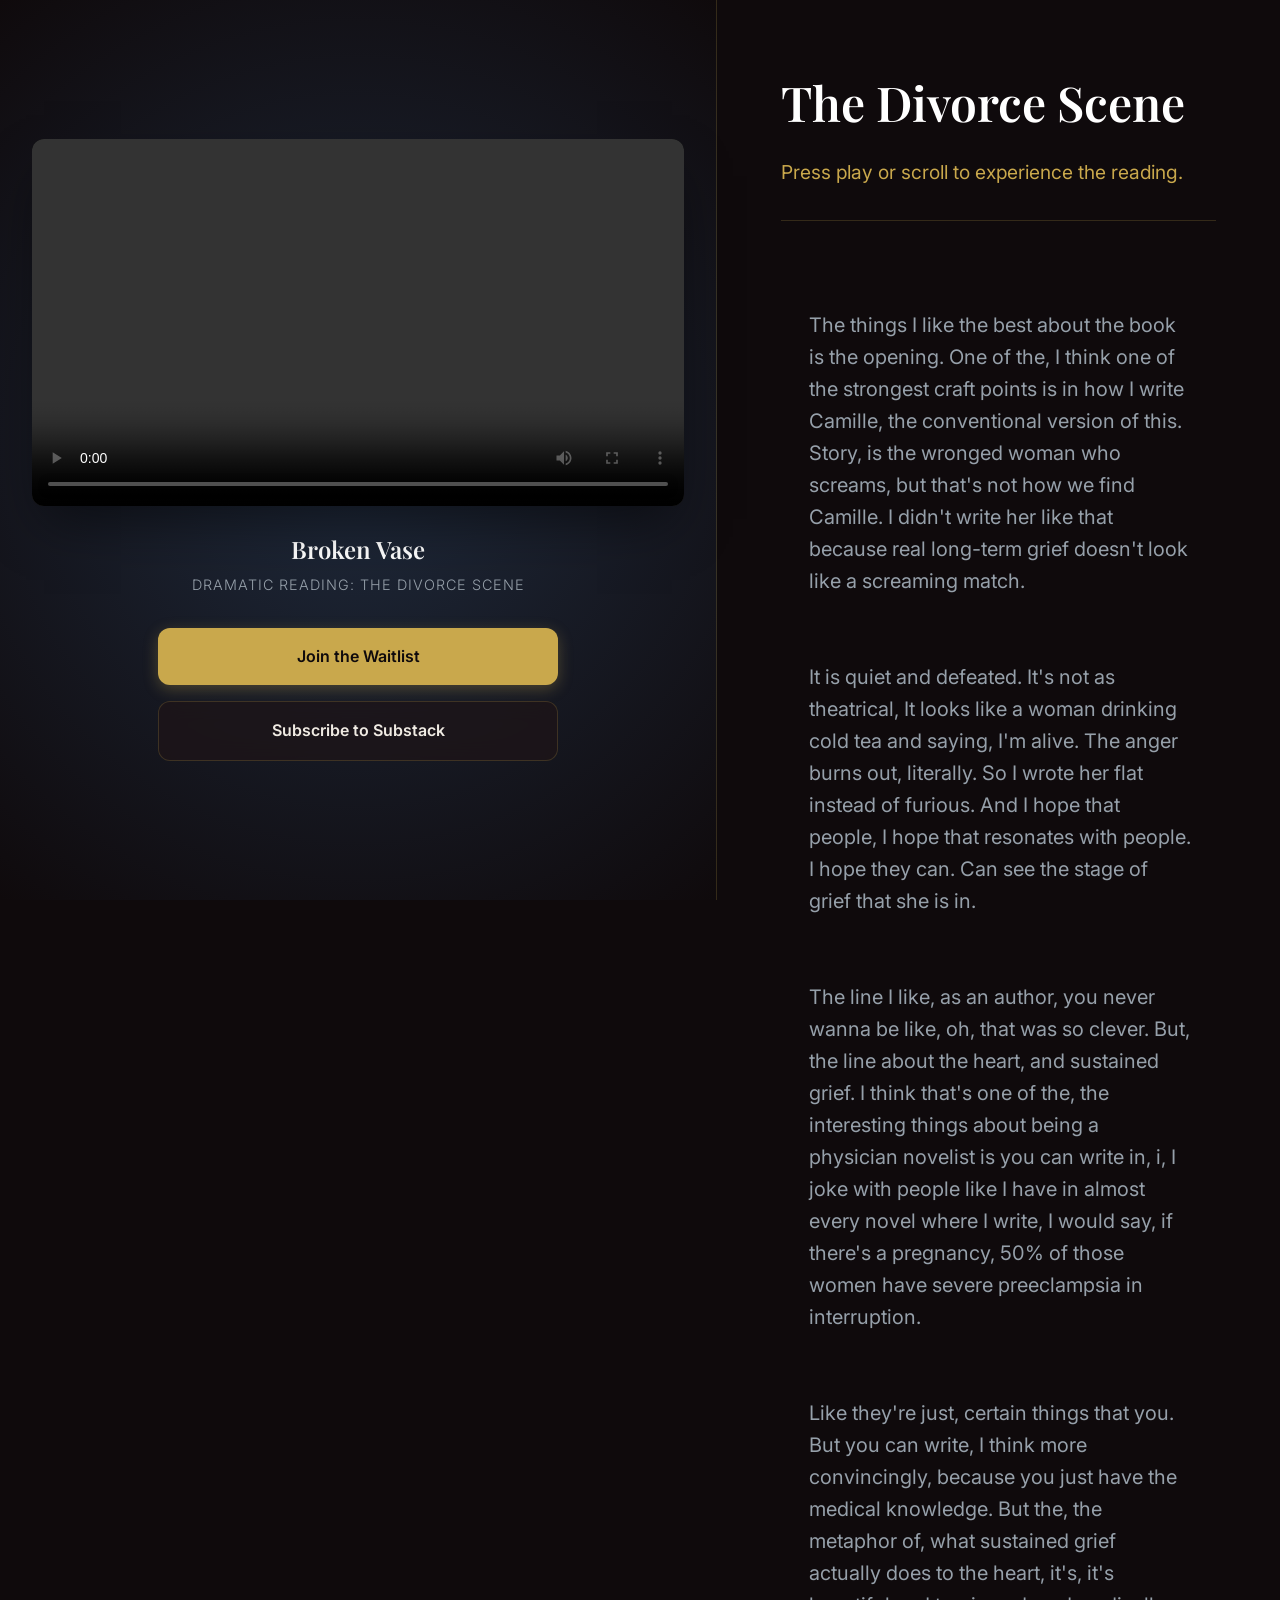
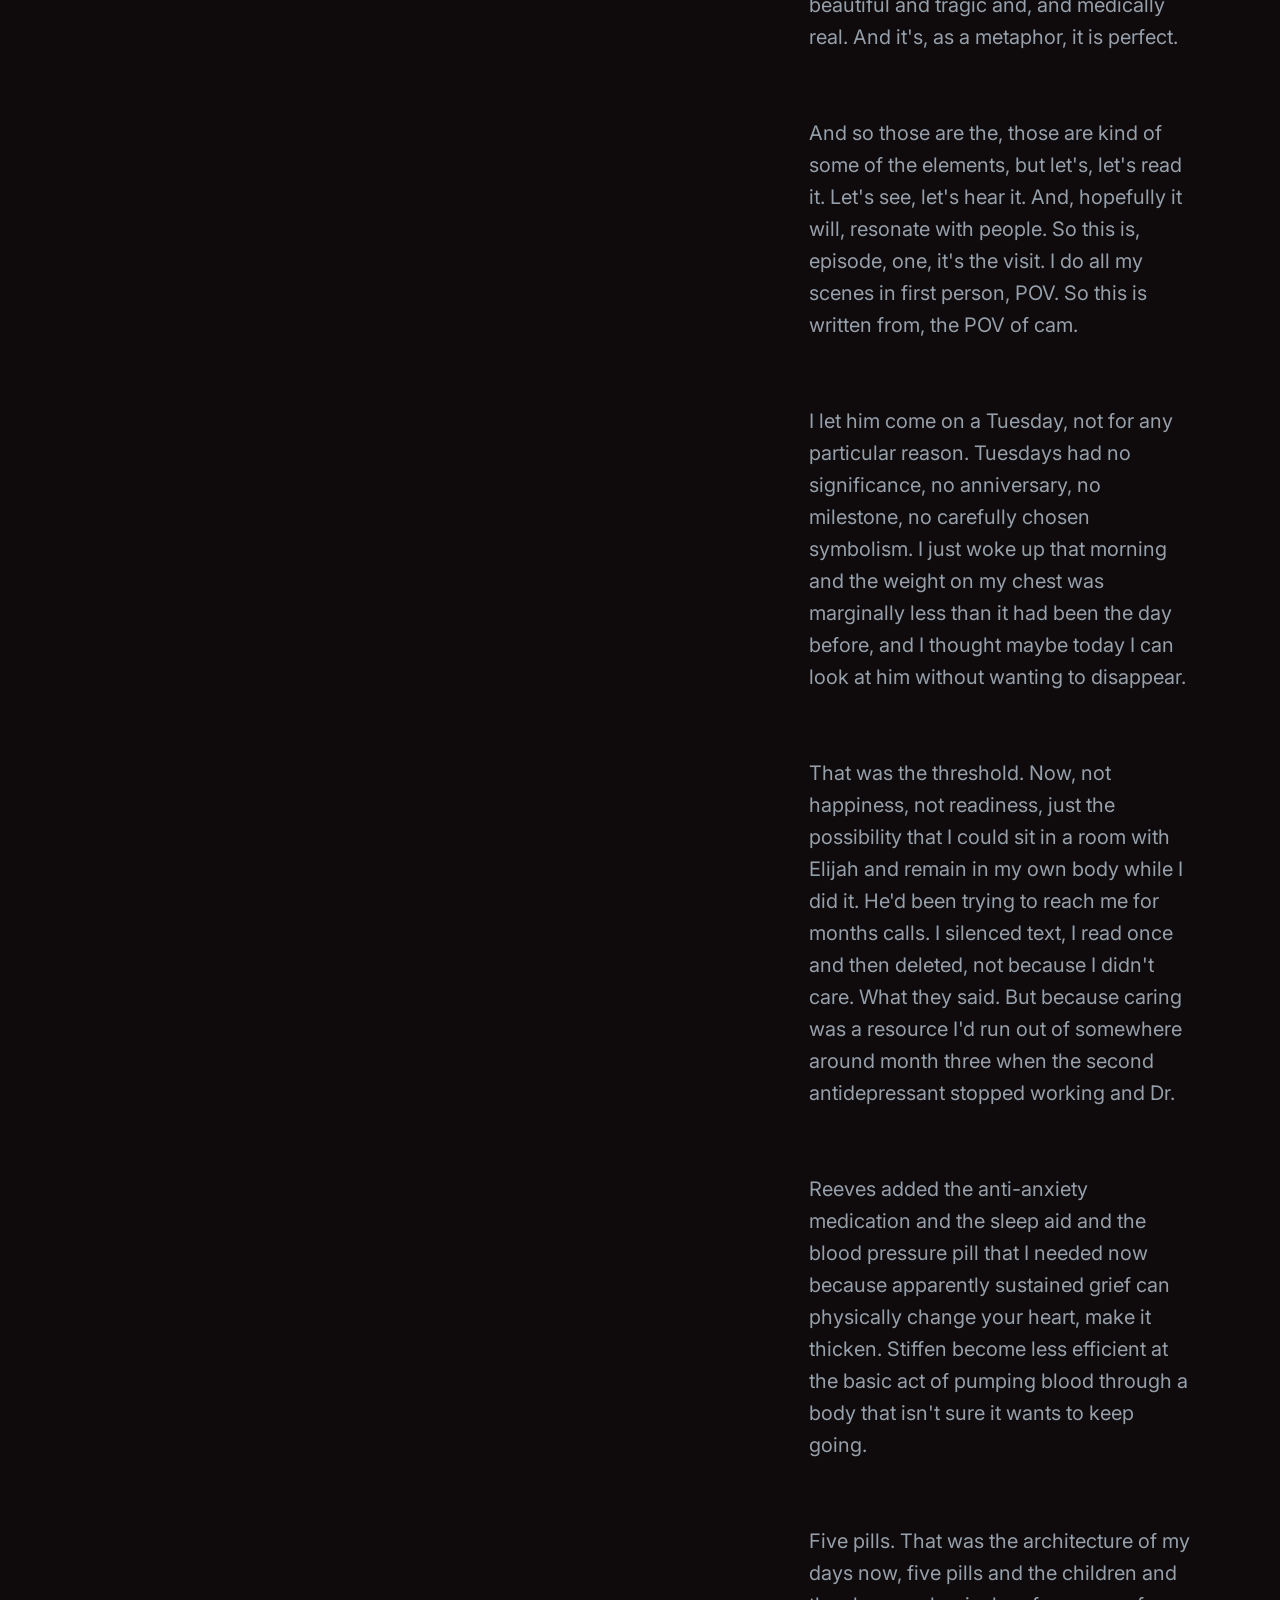
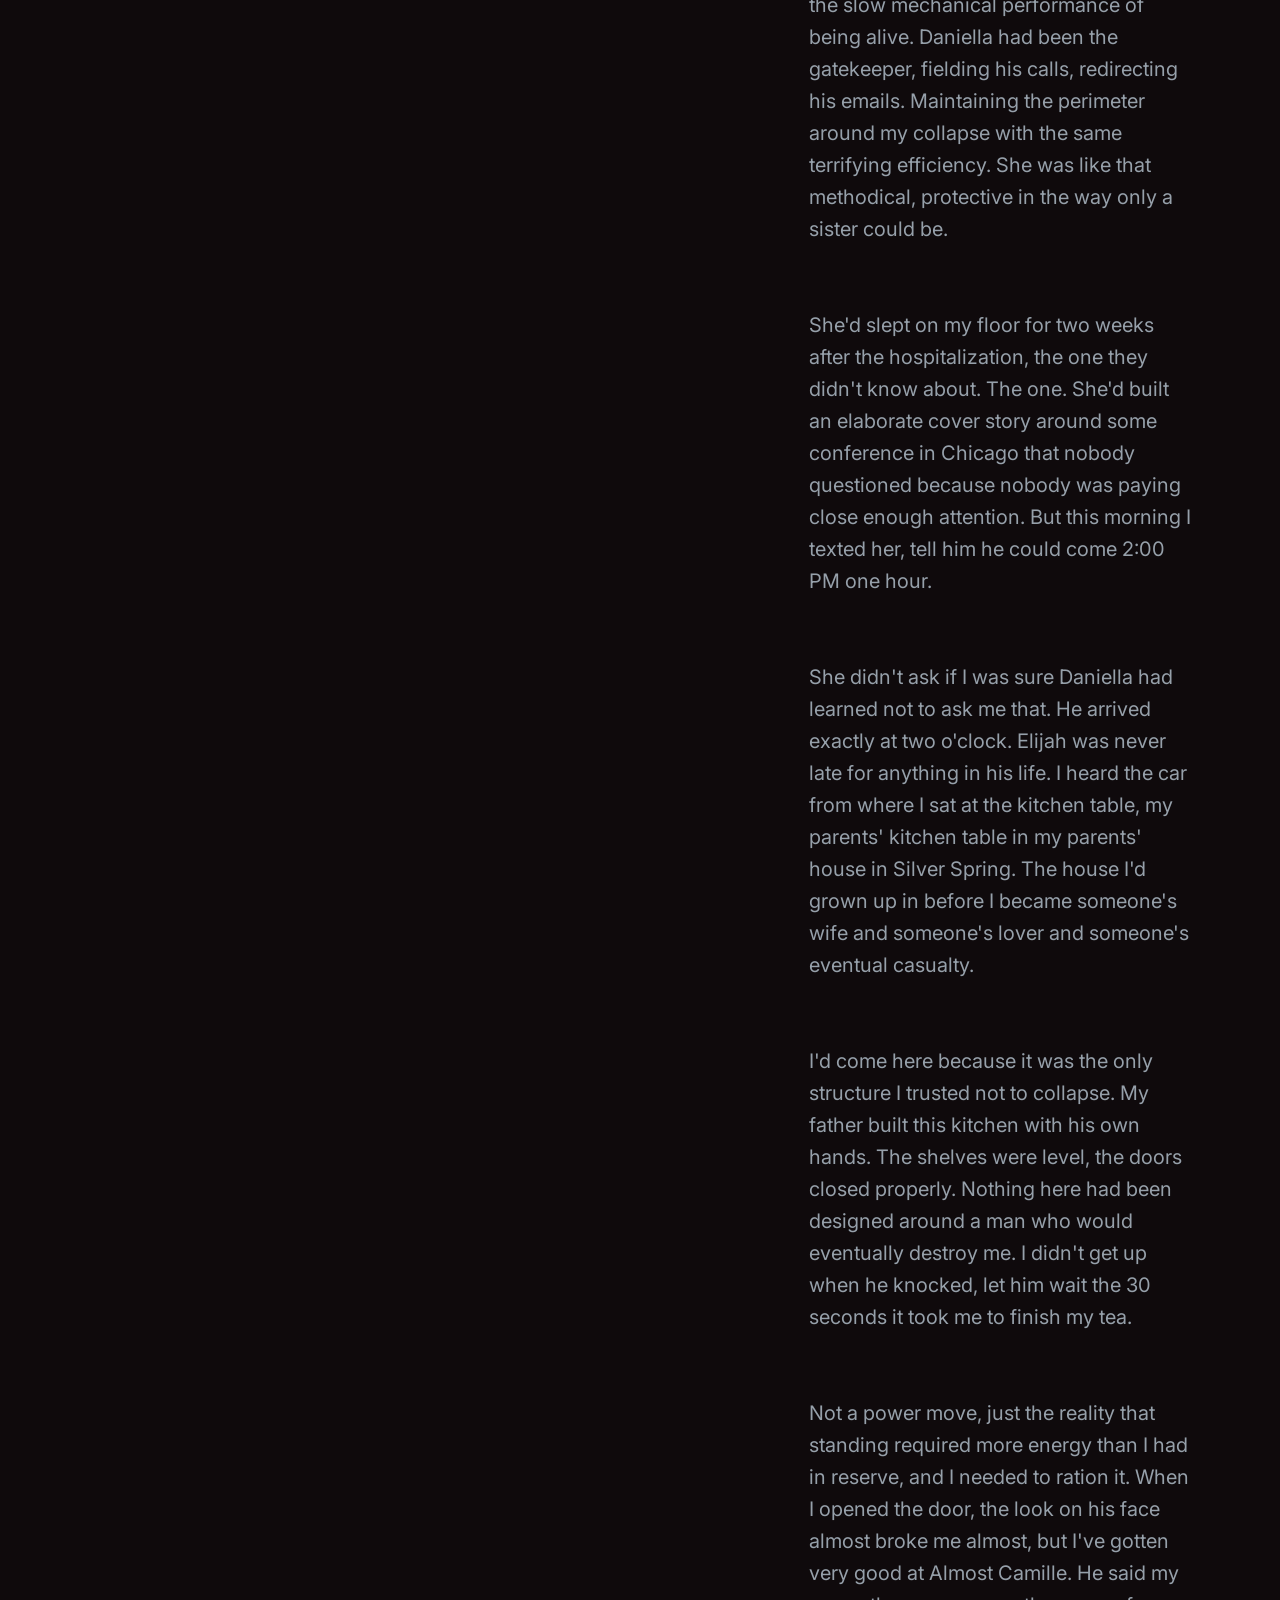
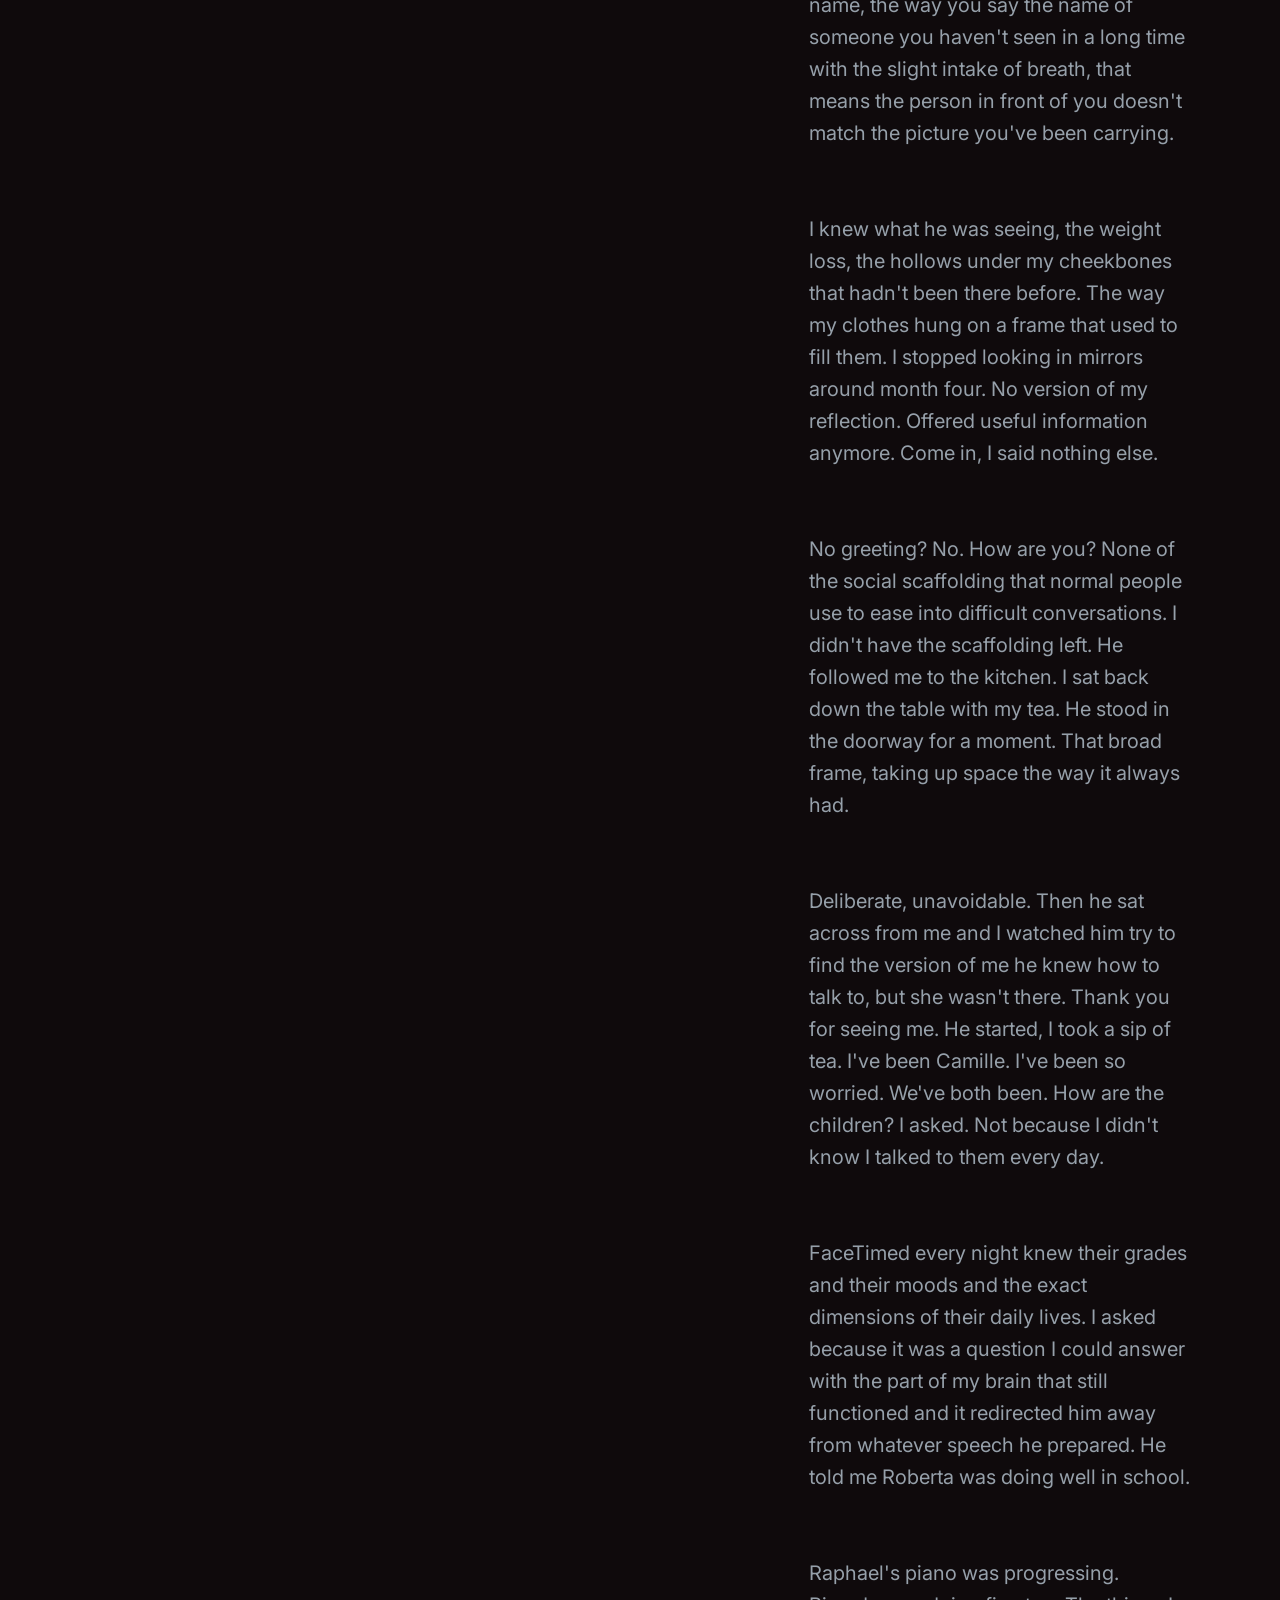
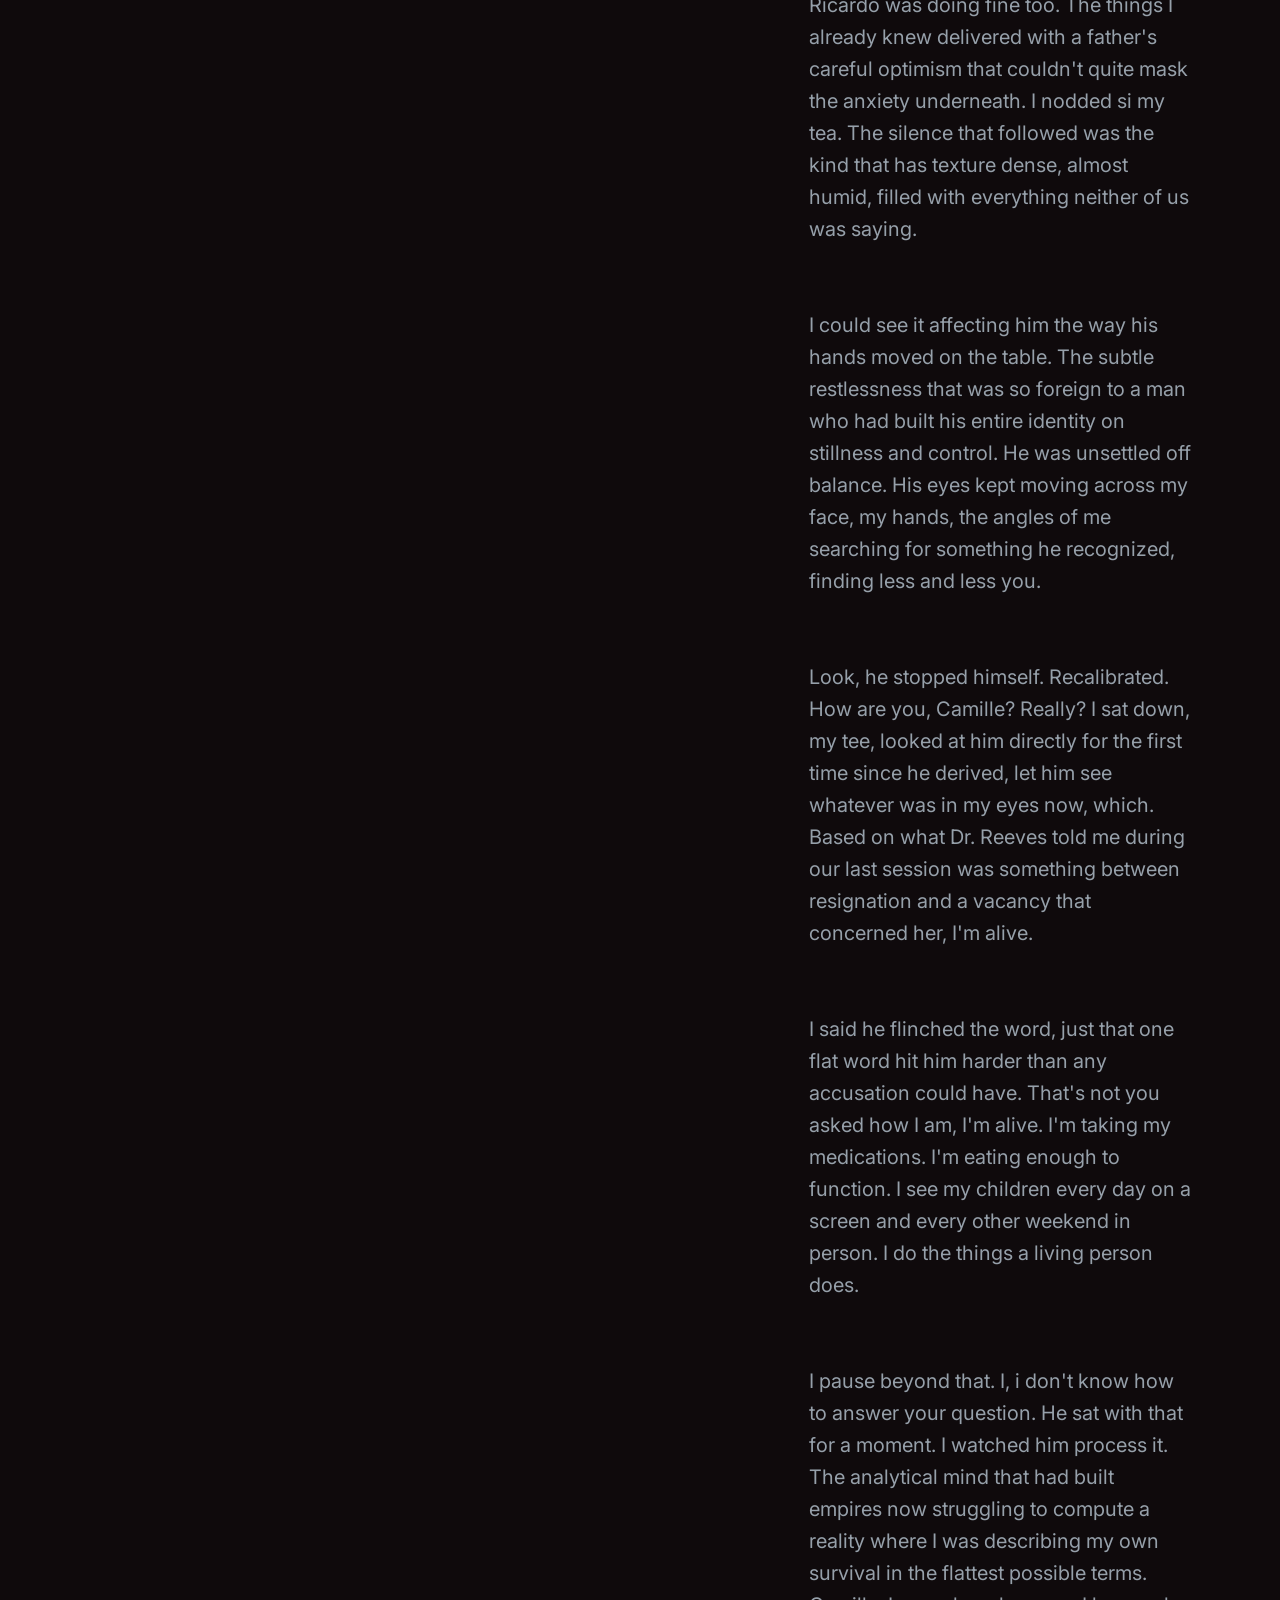
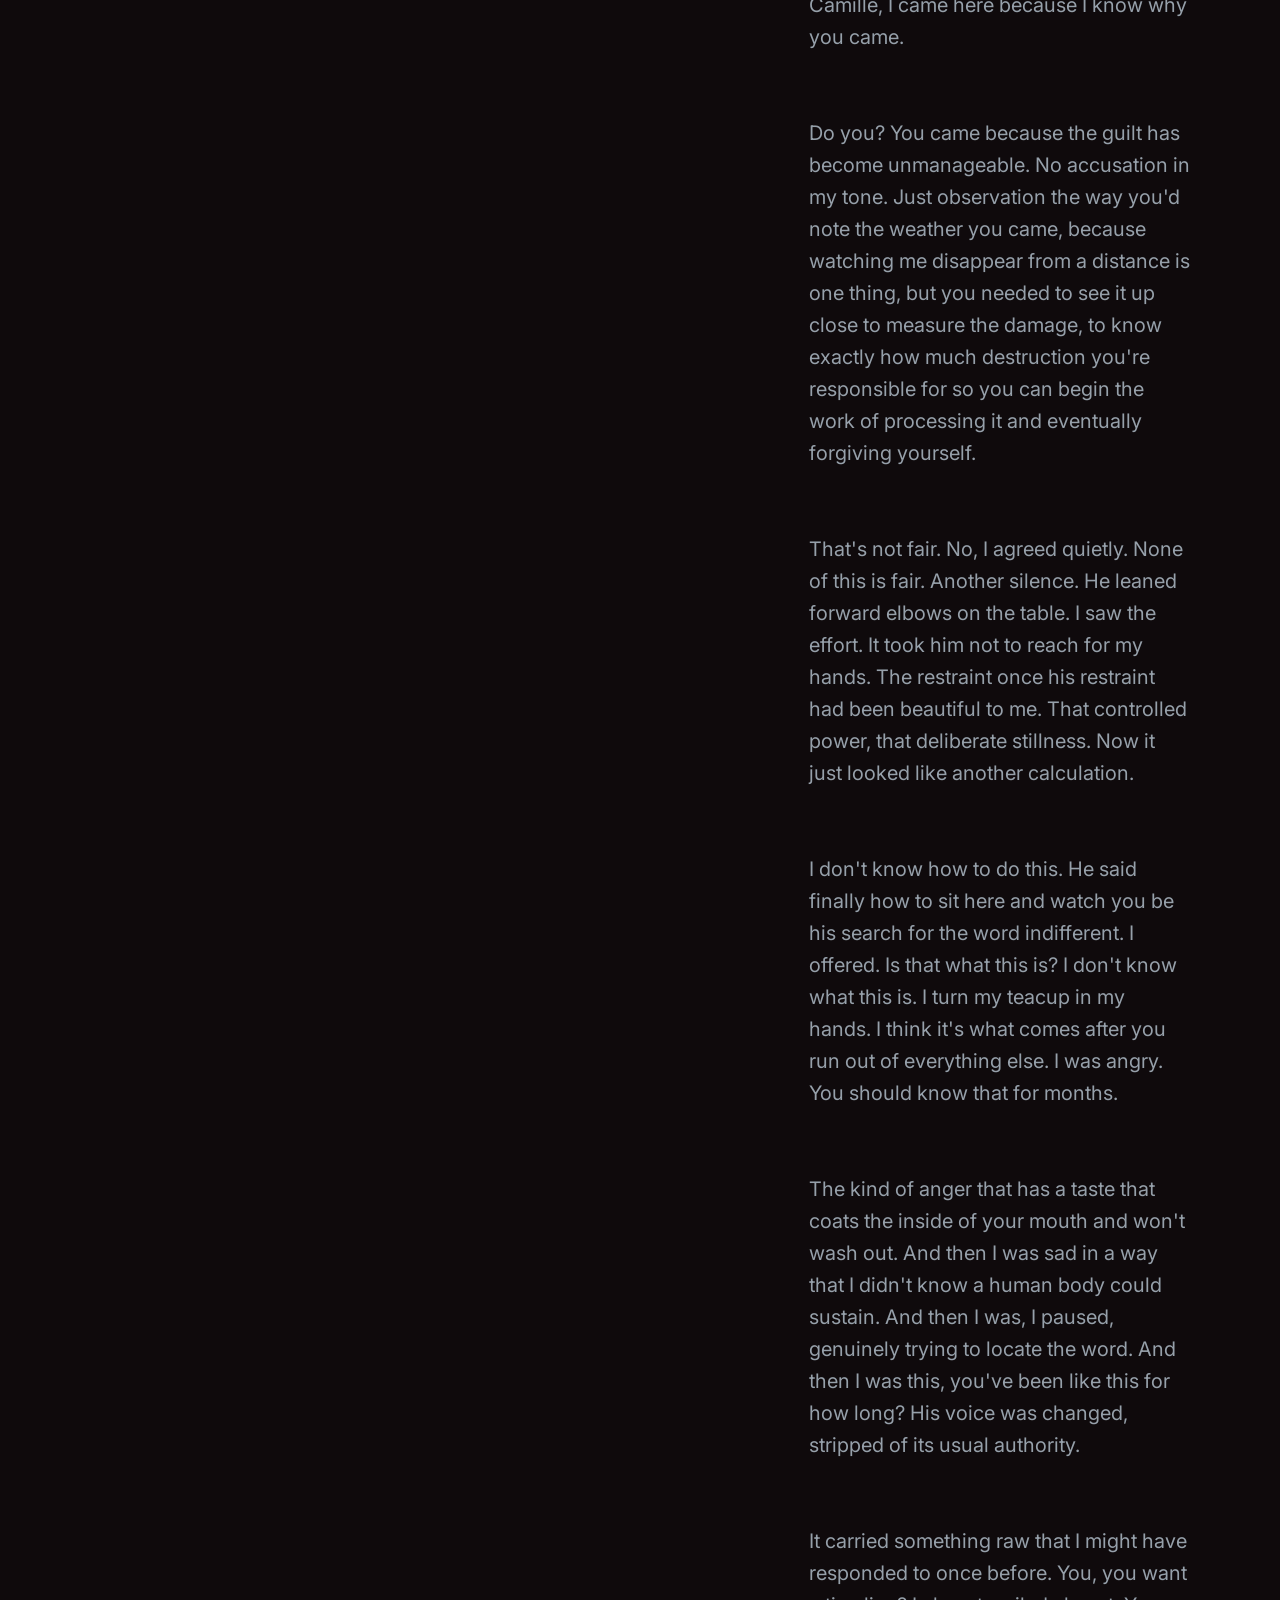
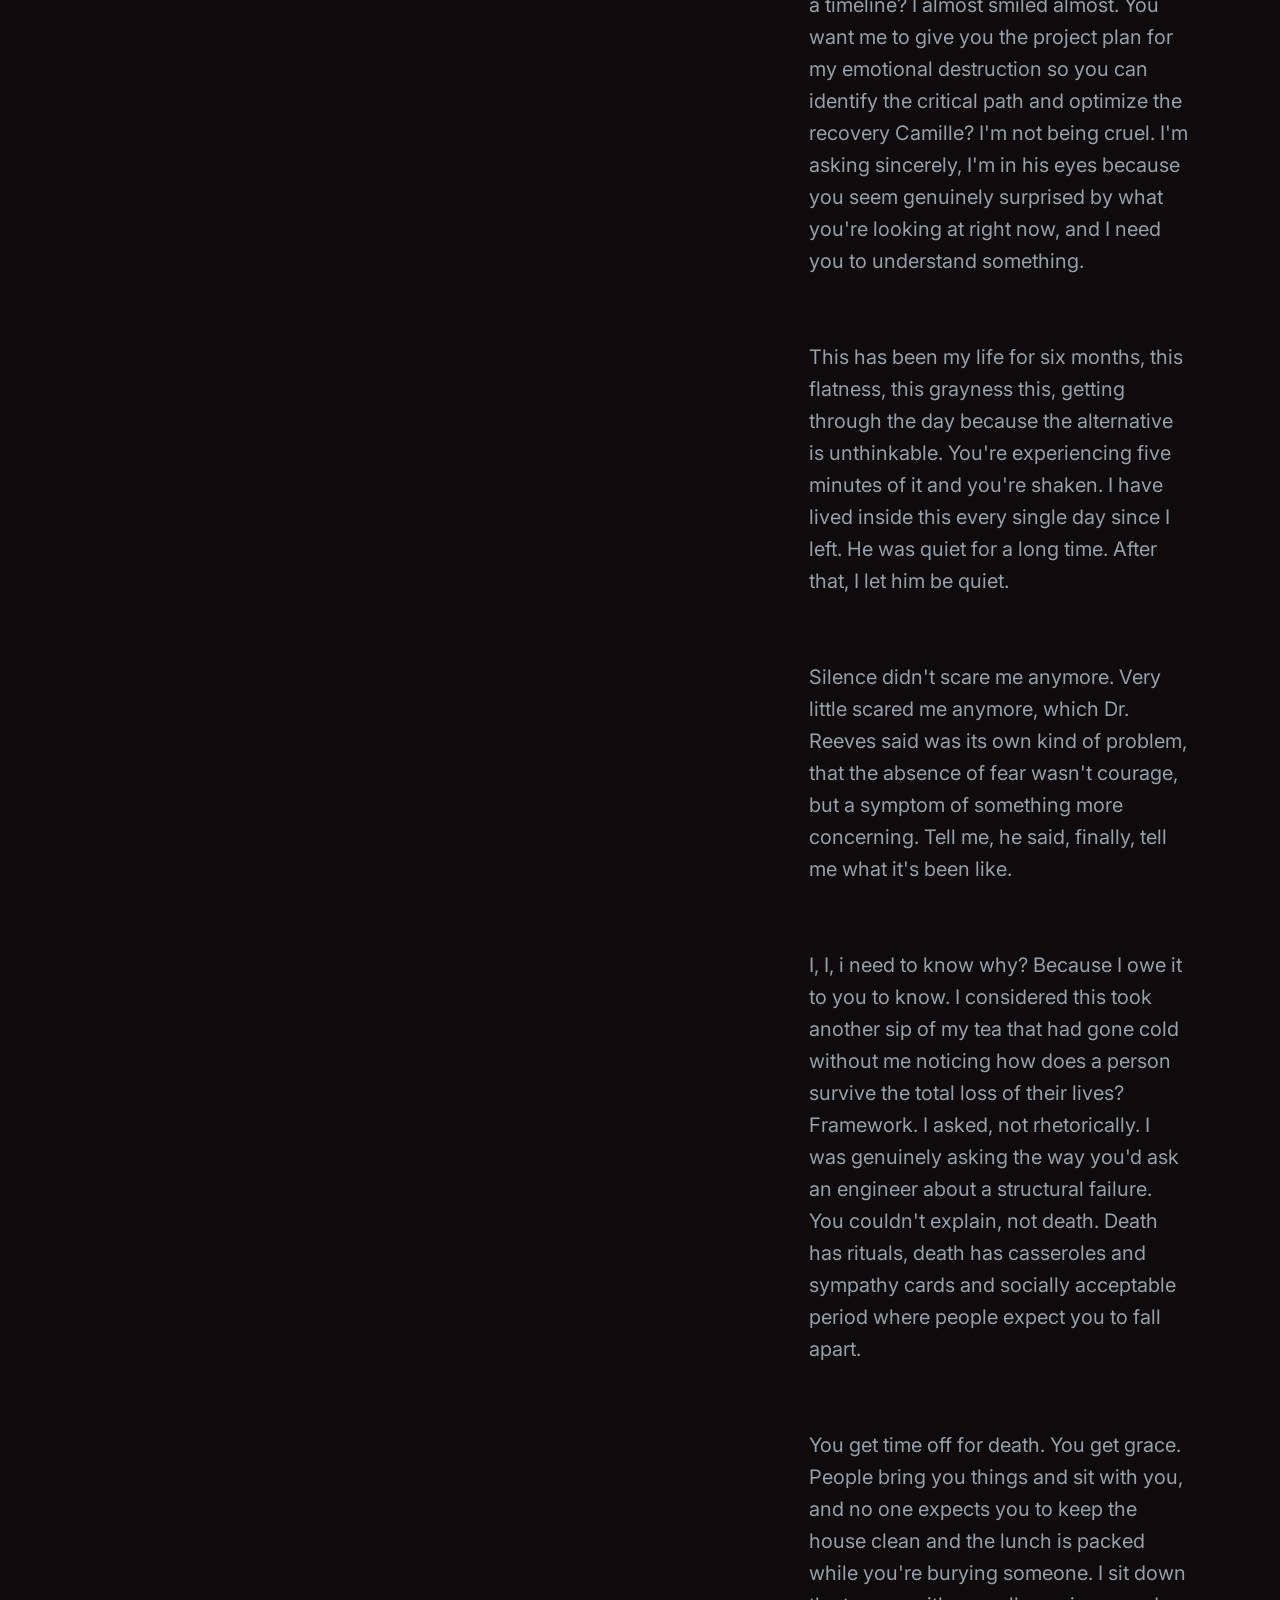
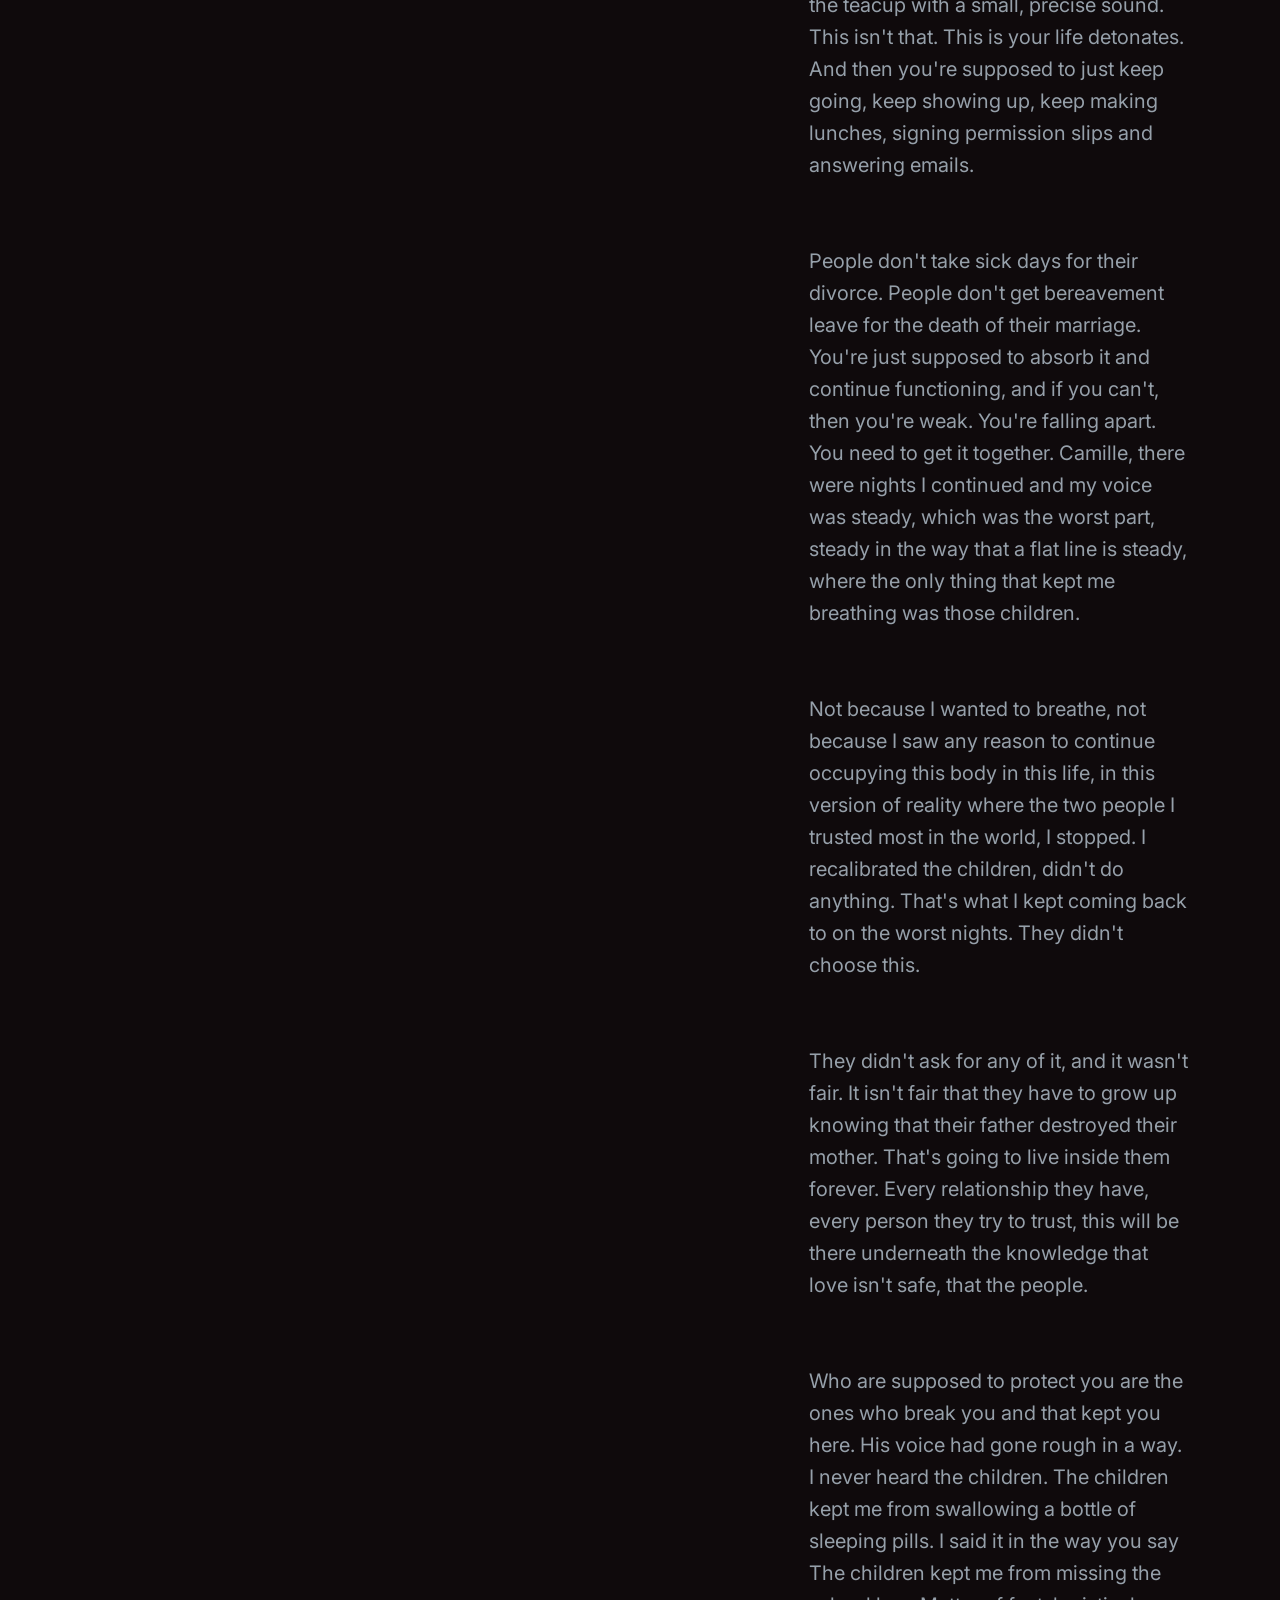
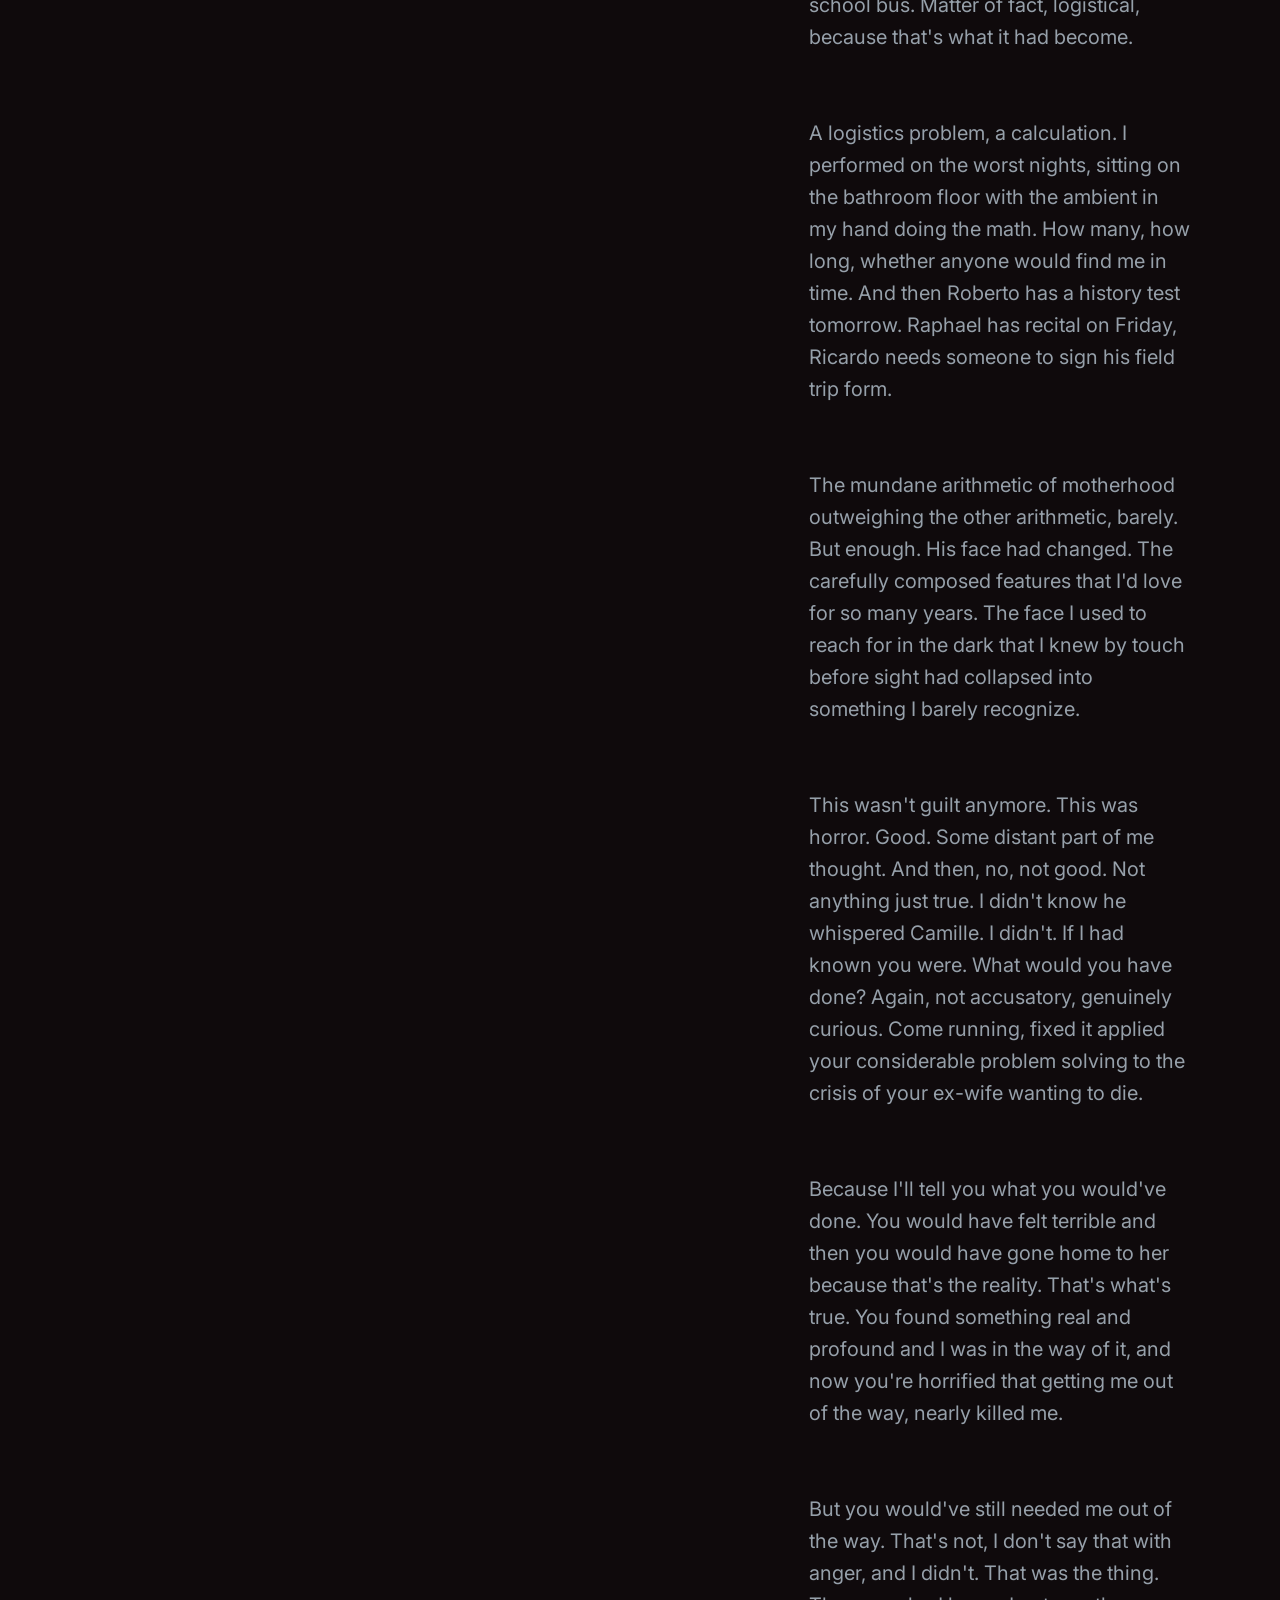
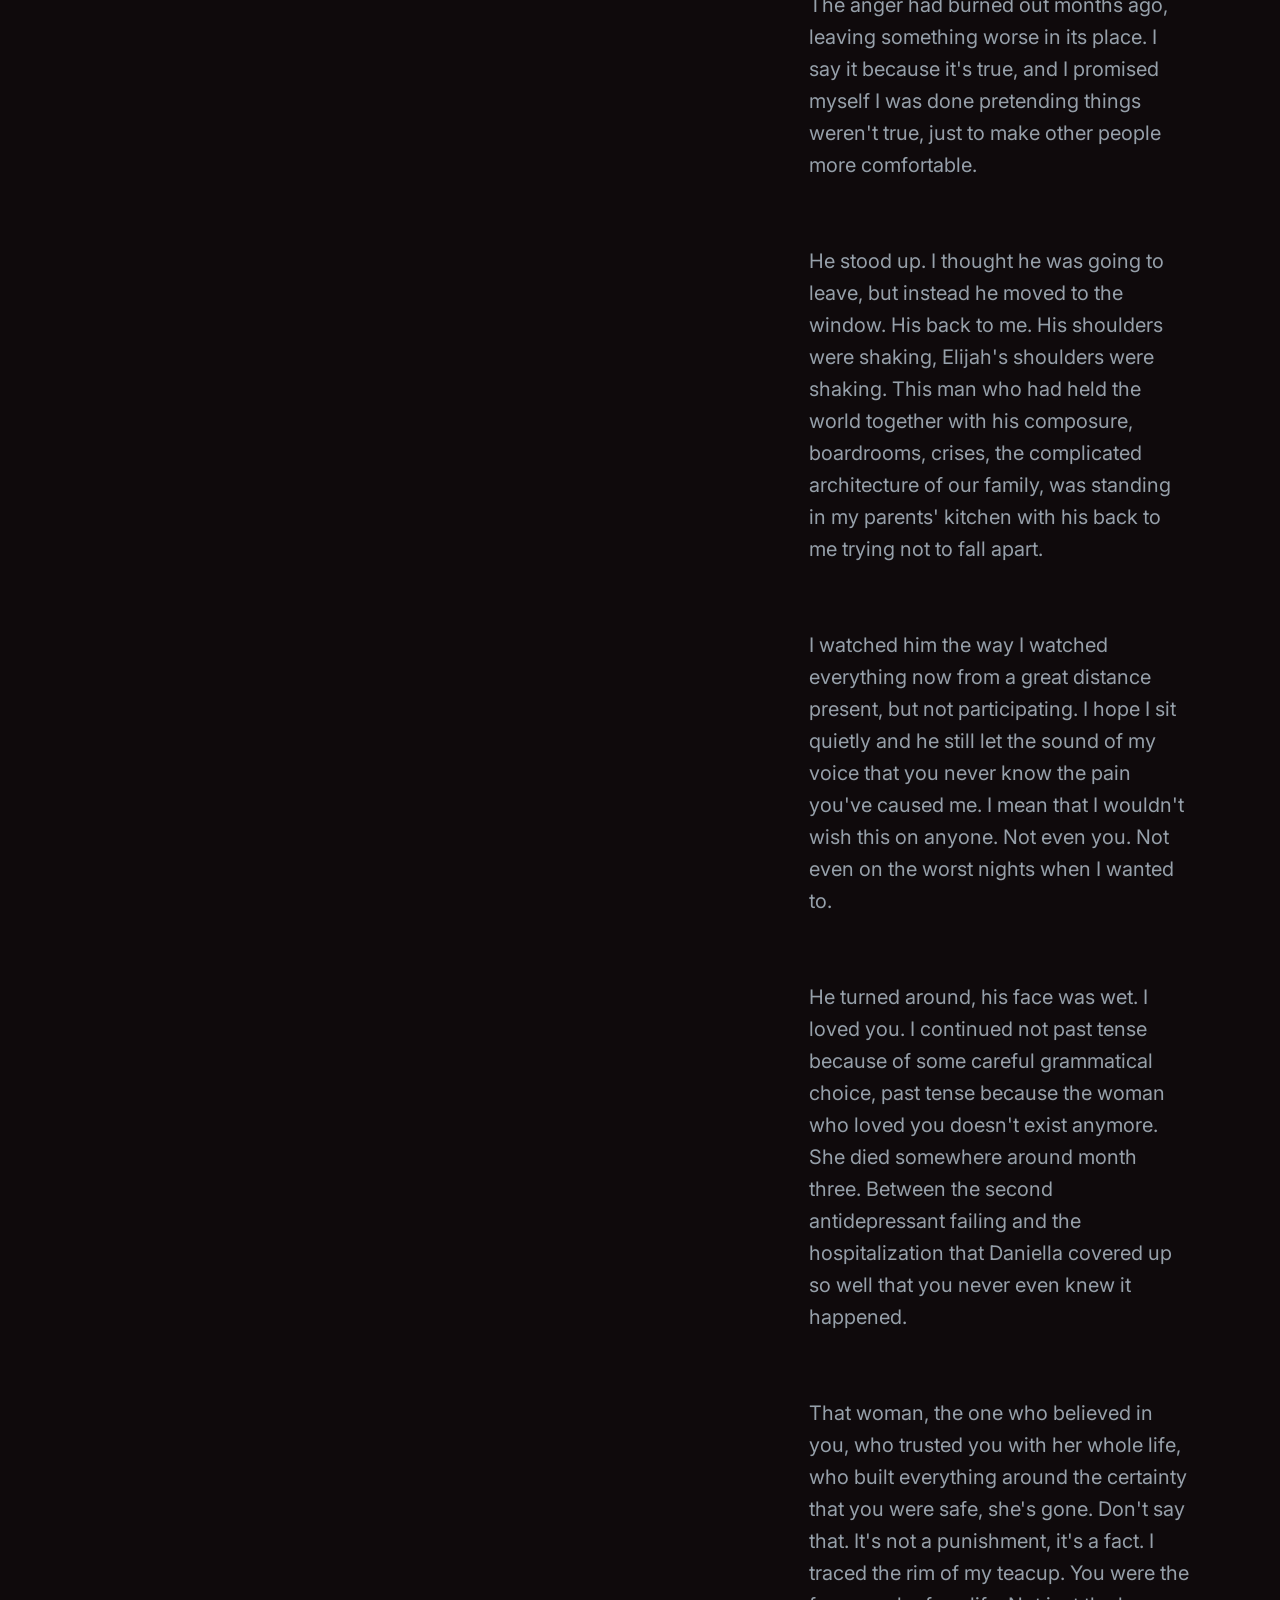
==== reading/index.html @ 5e692856 "Add immersive reading prototype for BV dramatic reading" ====
<!DOCTYPE html>
<html lang="en">
<head>
    <meta charset="UTF-8">
    <meta name="viewport" content="width=device-width, initial-scale=1.0">
    <title>Immersive Reading | Powerhouse Novelas</title>
    <link rel="preconnect" href="https://fonts.googleapis.com">
    <link rel="preconnect" href="https://fonts.gstatic.com" crossorigin>
    <link href="https://fonts.googleapis.com/css2?family=Inter:wght@300;400;600&family=Playfair+Display:ital,wght@0,400;0,600;1,400&display=swap" rel="stylesheet">
    <link rel="stylesheet" href="style.css">
</head>
<body>
    <div class="scrolly-container">
        <!-- Video Section (Fixed) -->
        <div class="video-panel">
            <div class="video-wrapper">
                <!-- Placeholder for the video exported from Descript -->
                <video id="readingVideo" playsinline controls>
                    <source src="The%20Reading%20%E2%80%94%20Scrollytelling.mp4" type="video/mp4">
                    Your browser does not support the video tag.
                </video>
            </div>
            
            <div class="video-details">
                <h2 class="book-title">Broken Vase</h2>
                <div class="scene-title">DRAMATIC READING: THE DIVORCE SCENE</div>
            </div>
            
            <div class="cta-container">
                <a href="#" class="btn-primary">Join the Waitlist</a>
                <a href="#" class="btn-secondary">Subscribe to Substack</a>
            </div>
        </div>

        <!-- Transcript Section (Scrollable) -->
        <div class="transcript-panel">
            <div class="transcript-content" id="transcriptContainer">
                <div class="transcript-intro">
                    <h1>The Divorce Scene</h1>
                    <p class="subtitle">Press play or scroll to experience the reading.</p>
                </div>
                
                <!-- These lines will be generated dynamically from Descript JSON/VTT, 
                     but here is the structural placeholder -->
                <div class="transcript-line" data-start="0" data-end="5">
                    <p>[This text will sync with your video...] Waiting for Descript transcript.</p>
                </div>
                <div class="transcript-line" data-start="5" data-end="10">
                    <p>Once you export the timeline, the code will automatically highlight this text as you speak.</p>
                </div>
                <div class="transcript-line" data-start="10" data-end="15">
                    <p>And if the reader clicks this paragraph, the video will jump directly to this moment.</p>
                </div>
                
            </div>
        </div>
    </div>
    <script src="app.js"></script>
</body>
</html>
---- reading/style.css ----
:root {
    --bg-color: #0f0a0c; /* Dark onyx from Architects Notes */
    --text-primary: #f0ebe3; /* Cream */
    --text-secondary: #96a0aa; /* Steel */
    --accent: #c9a84c; /* Gold accent */
    --accent-hover: #e0bc55;
    --rose: #8b3a4a; /* Rose accent */
    --glass-bg: rgba(30, 20, 24, 0.7);
    --glass-border: rgba(201, 168, 76, 0.2); /* Subtle gold border */
}

* {
    margin: 0;
    padding: 0;
    box-sizing: border-box;
}

body {
    background-color: var(--bg-color);
    color: var(--text-primary);
    font-family: 'Inter', sans-serif;
    line-height: 1.6;
    overflow-x: hidden;
}

h1, h2, h3 {
    font-family: 'Playfair Display', serif;
    font-weight: 600;
}

.scrolly-container {
    display: flex;
    min-height: 100vh;
    width: 100%;
}

/* Video Panel (Sticky on Desktop) */
.video-panel {
    flex: 6; /* Takes up 60% of the screen */
    position: sticky;
    top: 0;
    height: 100vh;
    display: flex;
    flex-direction: column;
    justify-content: center;
    align-items: center;
    padding: 2rem;
    background: radial-gradient(circle at center, #1e293b 0%, var(--bg-color) 100%);
    border-right: 1px solid var(--glass-border);
}

.video-wrapper {
    position: relative;
    width: 100%;
    max-width: 800px; /* Wide desktop video width */
    aspect-ratio: 16 / 9; /* Landscape aspect ratio */
    border-radius: 12px;
    overflow: hidden;
    box-shadow: 0 25px 50px -12px rgba(0, 0, 0, 0.5);
    background-color: #000;
}

video {
    width: 100%;
    height: 100%;
    object-fit: contain; /* Ensures the video is never cut off */
}

.video-details {
    width: 100%;
    max-width: 800px;
    margin-top: 1.5rem;
    text-align: center;
}

.book-title {
    font-size: 1.5rem;
    color: #fff;
    margin-bottom: 0.25rem;
}

.scene-title {
    font-size: 0.9rem;
    color: var(--text-secondary);
    font-weight: 300;
    text-transform: uppercase;
    letter-spacing: 1px;
}

.cta-container {
    margin-top: 2rem;
    display: flex;
    flex-direction: column;
    gap: 1rem;
    width: 100%;
    max-width: 400px;
}

.btn-primary, .btn-secondary {
    text-align: center;
    padding: 1rem;
    border-radius: 12px;
    text-decoration: none;
    font-weight: 600;
    transition: all 0.3s ease;
    backdrop-filter: blur(10px);
}

.btn-primary {
    background: var(--accent);
    color: var(--bg-color);
    box-shadow: 0 4px 15px rgba(201, 168, 76, 0.3);
}

.btn-primary:hover {
    background: var(--accent-hover);
    transform: translateY(-2px);
    box-shadow: 0 6px 20px rgba(201, 168, 76, 0.4);
}

.btn-secondary {
    background: var(--glass-bg);
    color: var(--text-primary);
    border: 1px solid var(--glass-border);
}

.btn-secondary:hover {
    background: rgba(40, 50, 70, 0.8);
}

/* Transcript Panel (Scrollable) */
.transcript-panel {
    flex: 4; /* Takes up 40% of the screen */
    padding: 4rem;
    overflow-y: auto;
}

.transcript-intro {
    margin-bottom: 4rem;
    padding-bottom: 2rem;
    border-bottom: 1px solid var(--glass-border);
}

.transcript-intro h1 {
    font-size: 3rem;
    margin-bottom: 1rem;
    color: #fff;
}

.transcript-intro .subtitle {
    font-size: 1.2rem;
    color: var(--accent);
}

.transcript-line {
    padding: 1.5rem;
    margin-bottom: 1rem;
    border-radius: 12px;
    font-size: 1.25rem;
    color: var(--text-secondary);
    transition: all 0.4s ease;
    cursor: pointer;
    border-left: 4px solid transparent;
}

.transcript-line:hover {
    background: rgba(255,255,255,0.02);
}

/* The active highlighting style when video reaches this timestamp */
.transcript-line.active {
    color: #fff;
    background: var(--glass-bg);
    border-left: 4px solid var(--accent);
    transform: scale(1.02);
    box-shadow: 0 10px 30px -10px rgba(0,0,0,0.5);
}

/* Mobile Responsiveness */
@media (max-width: 900px) {
    .scrolly-container {
        flex-direction: column;
    }
    
    .video-panel {
        height: auto;
        position: relative;
        padding: 1.5rem;
    }
    
    .video-wrapper {
        position: sticky;
        top: 1rem;
        z-index: 10;
    }

    .transcript-panel {
        padding: 2rem 1.5rem;
    }
    
    .transcript-intro h1 {
        font-size: 2rem;
    }
}
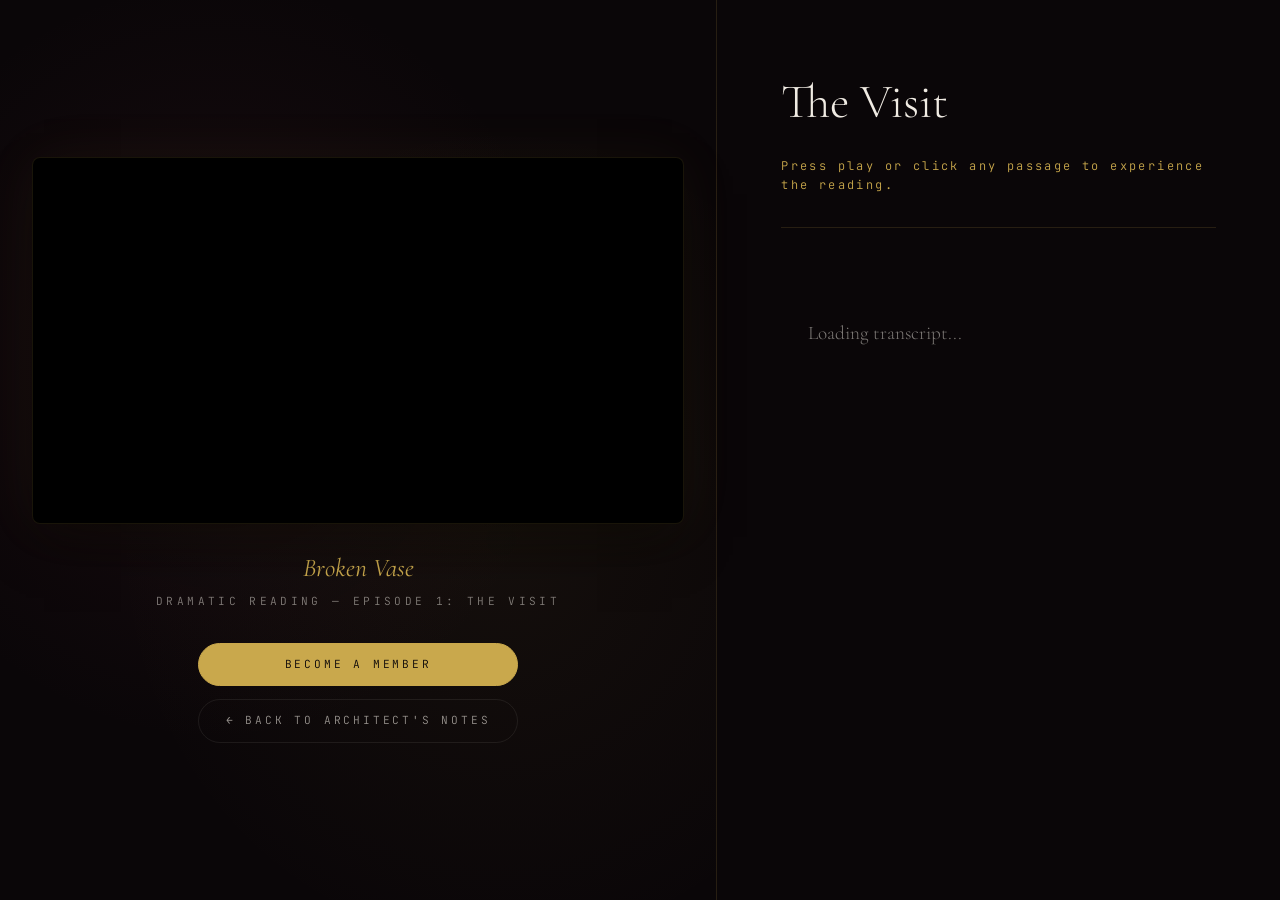
==== commit 09599822: "Add immersive scrollytelling reading as members experience at /reading/" ====
--- a/reading/index.html
+++ b/reading/index.html
@@ -3,10 +3,11 @@
 <head>
     <meta charset="UTF-8">
     <meta name="viewport" content="width=device-width, initial-scale=1.0">
-    <title>Immersive Reading | Powerhouse Novelas</title>
+    <title>Immersive Reading — Architect's Notes</title>
+    <meta name="description" content="The immersive scrollytelling experience. Synchronized text and video — read along as Dr. Yamicia Connor reads Broken Vase, Episode 1.">
     <link rel="preconnect" href="https://fonts.googleapis.com">
     <link rel="preconnect" href="https://fonts.gstatic.com" crossorigin>
-    <link href="https://fonts.googleapis.com/css2?family=Inter:wght@300;400;600&family=Playfair+Display:ital,wght@0,400;0,600;1,400&display=swap" rel="stylesheet">
+    <link href="https://fonts.googleapis.com/css2?family=Cormorant+Garamond:ital,wght@0,300;0,400;0,500;0,600;1,300;1,400;1,500&family=Inter:wght@300;400;600&family=JetBrains+Mono:wght@300;400&display=swap" rel="stylesheet">
     <link rel="stylesheet" href="style.css">
 </head>
 <body>
@@ -14,21 +15,17 @@
         <!-- Video Section (Fixed) -->
         <div class="video-panel">
             <div class="video-wrapper">
-                <!-- Placeholder for the video exported from Descript -->
-                <video id="readingVideo" playsinline controls>
-                    <source src="The%20Reading%20%E2%80%94%20Scrollytelling.mp4" type="video/mp4">
-                    Your browser does not support the video tag.
-                </video>
+                <div id="readingVideo"></div>
             </div>
-            
+
             <div class="video-details">
                 <h2 class="book-title">Broken Vase</h2>
-                <div class="scene-title">DRAMATIC READING: THE DIVORCE SCENE</div>
+                <div class="scene-title">Dramatic Reading — Episode 1: The Visit</div>
             </div>
-            
+
             <div class="cta-container">
-                <a href="#" class="btn-primary">Join the Waitlist</a>
-                <a href="#" class="btn-secondary">Subscribe to Substack</a>
+                <a href="https://yamiciadconnor.substack.com/subscribe" class="btn-primary">Become a Member</a>
+                <a href="/" class="btn-secondary">&larr; Back to Architect's Notes</a>
             </div>
         </div>
 
@@ -36,25 +33,19 @@
         <div class="transcript-panel">
             <div class="transcript-content" id="transcriptContainer">
                 <div class="transcript-intro">
-                    <h1>The Divorce Scene</h1>
-                    <p class="subtitle">Press play or scroll to experience the reading.</p>
+                    <h1>The Visit</h1>
+                    <p class="subtitle">Press play or click any passage to experience the reading.</p>
                 </div>
-                
-                <!-- These lines will be generated dynamically from Descript JSON/VTT, 
-                     but here is the structural placeholder -->
+
                 <div class="transcript-line" data-start="0" data-end="5">
-                    <p>[This text will sync with your video...] Waiting for Descript transcript.</p>
+                    <p>Loading transcript...</p>
                 </div>
-                <div class="transcript-line" data-start="5" data-end="10">
-                    <p>Once you export the timeline, the code will automatically highlight this text as you speak.</p>
-                </div>
-                <div class="transcript-line" data-start="10" data-end="15">
-                    <p>And if the reader clicks this paragraph, the video will jump directly to this moment.</p>
-                </div>
-                
             </div>
         </div>
     </div>
+
+    <!-- YouTube IFrame API -->
+    <script src="https://www.youtube.com/iframe_api"></script>
     <script src="app.js"></script>
 </body>
 </html>
--- a/reading/style.css
+++ b/reading/style.css
@@ -1,12 +1,15 @@
 :root {
-    --bg-color: #0f0a0c; /* Dark onyx from Architects Notes */
-    --text-primary: #f0ebe3; /* Cream */
-    --text-secondary: #96a0aa; /* Steel */
-    --accent: #c9a84c; /* Gold accent */
+    --bg-color: #0a0608;
+    --bg-elevated: #110c0f;
+    --text-primary: #f0ebe3;
+    --text-secondary: rgba(240, 235, 227, 0.5);
+    --accent: #c9a84c;
     --accent-hover: #e0bc55;
-    --rose: #8b3a4a; /* Rose accent */
-    --glass-bg: rgba(30, 20, 24, 0.7);
-    --glass-border: rgba(201, 168, 76, 0.2); /* Subtle gold border */
+    --rose: #8b3a4a;
+    --rose-soft: rgba(139, 58, 74, 0.3);
+    --glass-bg: rgba(17, 12, 15, 0.7);
+    --glass-border: rgba(201, 168, 76, 0.15);
+    --gold-faint: rgba(201, 168, 76, 0.12);
 }
 
 * {
@@ -18,14 +21,22 @@
 body {
     background-color: var(--bg-color);
     color: var(--text-primary);
-    font-family: 'Inter', sans-serif;
+    font-family: 'Inter', -apple-system, sans-serif;
+    font-weight: 300;
     line-height: 1.6;
     overflow-x: hidden;
+    -webkit-font-smoothing: antialiased;
+    -moz-osx-font-smoothing: grayscale;
 }
 
 h1, h2, h3 {
-    font-family: 'Playfair Display', serif;
-    font-weight: 600;
+    font-family: 'Cormorant Garamond', Georgia, serif;
+    font-weight: 400;
+}
+
+::selection {
+    background: var(--rose);
+    color: var(--text-primary);
 }
 
 .scrolly-container {
@@ -36,7 +47,7 @@
 
 /* Video Panel (Sticky on Desktop) */
 .video-panel {
-    flex: 6; /* Takes up 60% of the screen */
+    flex: 6;
     position: sticky;
     top: 0;
     height: 100vh;
@@ -45,25 +56,37 @@
     justify-content: center;
     align-items: center;
     padding: 2rem;
-    background: radial-gradient(circle at center, #1e293b 0%, var(--bg-color) 100%);
+    background:
+        radial-gradient(ellipse at 30% 40%, rgba(139, 58, 74, 0.1) 0%, transparent 50%),
+        radial-gradient(ellipse at 70% 60%, rgba(201, 168, 76, 0.05) 0%, transparent 55%),
+        var(--bg-color);
     border-right: 1px solid var(--glass-border);
 }
 
 .video-wrapper {
     position: relative;
     width: 100%;
-    max-width: 800px; /* Wide desktop video width */
-    aspect-ratio: 16 / 9; /* Landscape aspect ratio */
-    border-radius: 12px;
+    max-width: 800px;
+    aspect-ratio: 16 / 9;
+    border-radius: 8px;
     overflow: hidden;
-    box-shadow: 0 25px 50px -12px rgba(0, 0, 0, 0.5);
+    box-shadow:
+        0 0 60px rgba(201, 168, 76, 0.06),
+        0 25px 50px -12px rgba(0, 0, 0, 0.5);
     background-color: #000;
+    border: 1px solid var(--gold-faint);
+}
+
+.video-wrapper iframe {
+    width: 100%;
+    height: 100%;
+    border: 0;
 }
 
 video {
     width: 100%;
     height: 100%;
-    object-fit: contain; /* Ensures the video is never cut off */
+    object-fit: contain;
 }
 
 .video-details {
@@ -74,63 +97,69 @@
 }
 
 .book-title {
-    font-size: 1.5rem;
-    color: #fff;
+    font-family: 'Cormorant Garamond', Georgia, serif;
+    font-size: 1.6rem;
+    font-weight: 400;
+    font-style: italic;
+    color: var(--accent);
     margin-bottom: 0.25rem;
 }
 
 .scene-title {
-    font-size: 0.9rem;
+    font-family: 'JetBrains Mono', 'Fira Code', monospace;
+    font-size: 0.7rem;
     color: var(--text-secondary);
     font-weight: 300;
     text-transform: uppercase;
-    letter-spacing: 1px;
+    letter-spacing: 0.3em;
 }
 
 .cta-container {
     margin-top: 2rem;
     display: flex;
     flex-direction: column;
-    gap: 1rem;
-    width: 100%;
-    max-width: 400px;
+    gap: 0.8rem;
+    width: 100%;
+    max-width: 320px;
 }
 
 .btn-primary, .btn-secondary {
     text-align: center;
-    padding: 1rem;
-    border-radius: 12px;
+    padding: 12px 24px;
+    border-radius: 24px;
     text-decoration: none;
-    font-weight: 600;
+    font-family: 'JetBrains Mono', monospace;
+    font-size: 0.7rem;
+    letter-spacing: 0.25em;
+    text-transform: uppercase;
     transition: all 0.3s ease;
-    backdrop-filter: blur(10px);
 }
 
 .btn-primary {
     background: var(--accent);
     color: var(--bg-color);
-    box-shadow: 0 4px 15px rgba(201, 168, 76, 0.3);
+    border: 1px solid var(--accent);
 }
 
 .btn-primary:hover {
-    background: var(--accent-hover);
-    transform: translateY(-2px);
-    box-shadow: 0 6px 20px rgba(201, 168, 76, 0.4);
+    box-shadow: 0 0 25px rgba(201, 168, 76, 0.25);
+    transform: translateY(-1px);
 }
 
 .btn-secondary {
-    background: var(--glass-bg);
-    color: var(--text-primary);
-    border: 1px solid var(--glass-border);
+    background: transparent;
+    color: rgba(240, 235, 227, 0.6);
+    border: 1px solid rgba(240, 235, 227, 0.08);
 }
 
 .btn-secondary:hover {
-    background: rgba(40, 50, 70, 0.8);
+    border-color: rgba(240, 235, 227, 0.2);
+    color: var(--text-primary);
 }
 
 /* Transcript Panel (Scrollable) */
 .transcript-panel {
-    flex: 4; /* Takes up 40% of the screen */
+    flex: 4;
     padding: 4rem;
     overflow-y: auto;
 }
@@ -142,38 +171,45 @@
 }
 
 .transcript-intro h1 {
+    font-family: 'Cormorant Garamond', Georgia, serif;
     font-size: 3rem;
+    font-weight: 300;
     margin-bottom: 1rem;
-    color: #fff;
+    color: var(--text-primary);
 }
 
 .transcript-intro .subtitle {
-    font-size: 1.2rem;
+    font-family: 'JetBrains Mono', monospace;
+    font-size: 0.75rem;
     color: var(--accent);
+    letter-spacing: 0.2em;
 }
 
 .transcript-line {
     padding: 1.5rem;
-    margin-bottom: 1rem;
-    border-radius: 12px;
-    font-size: 1.25rem;
+    margin-bottom: 0.5rem;
+    border-radius: 8px;
+    font-family: 'Cormorant Garamond', Georgia, serif;
+    font-size: 1.2rem;
+    line-height: 1.8;
     color: var(--text-secondary);
     transition: all 0.4s ease;
     cursor: pointer;
-    border-left: 4px solid transparent;
+    border-left: 3px solid transparent;
 }
 
 .transcript-line:hover {
-    background: rgba(255,255,255,0.02);
-}
-
-/* The active highlighting style when video reaches this timestamp */
+    background: rgba(240, 235, 227, 0.02);
+    color: rgba(240, 235, 227, 0.7);
+}
+
+/* Active highlighting when video reaches this timestamp */
 .transcript-line.active {
-    color: #fff;
+    color: var(--text-primary);
     background: var(--glass-bg);
-    border-left: 4px solid var(--accent);
-    transform: scale(1.02);
-    box-shadow: 0 10px 30px -10px rgba(0,0,0,0.5);
+    border-left: 3px solid var(--accent);
+    transform: scale(1.01);
+    box-shadow: 0 10px 30px -10px rgba(0, 0, 0, 0.4);
 }
 
 /* Mobile Responsiveness */
@@ -181,24 +217,39 @@
     .scrolly-container {
         flex-direction: column;
     }
-    
+
     .video-panel {
         height: auto;
         position: relative;
         padding: 1.5rem;
-    }
-    
+        border-right: none;
+        border-bottom: 1px solid var(--glass-border);
+    }
+
     .video-wrapper {
         position: sticky;
-        top: 1rem;
+        top: 0.5rem;
         z-index: 10;
+    }
+
+    .video-details {
+        margin-top: 1rem;
+    }
+
+    .cta-container {
+        margin-top: 1.5rem;
     }
 
     .transcript-panel {
         padding: 2rem 1.5rem;
     }
-    
+
     .transcript-intro h1 {
         font-size: 2rem;
     }
-}
+
+    .transcript-line {
+        font-size: 1.1rem;
+        padding: 1.2rem 1rem;
+    }
+}
